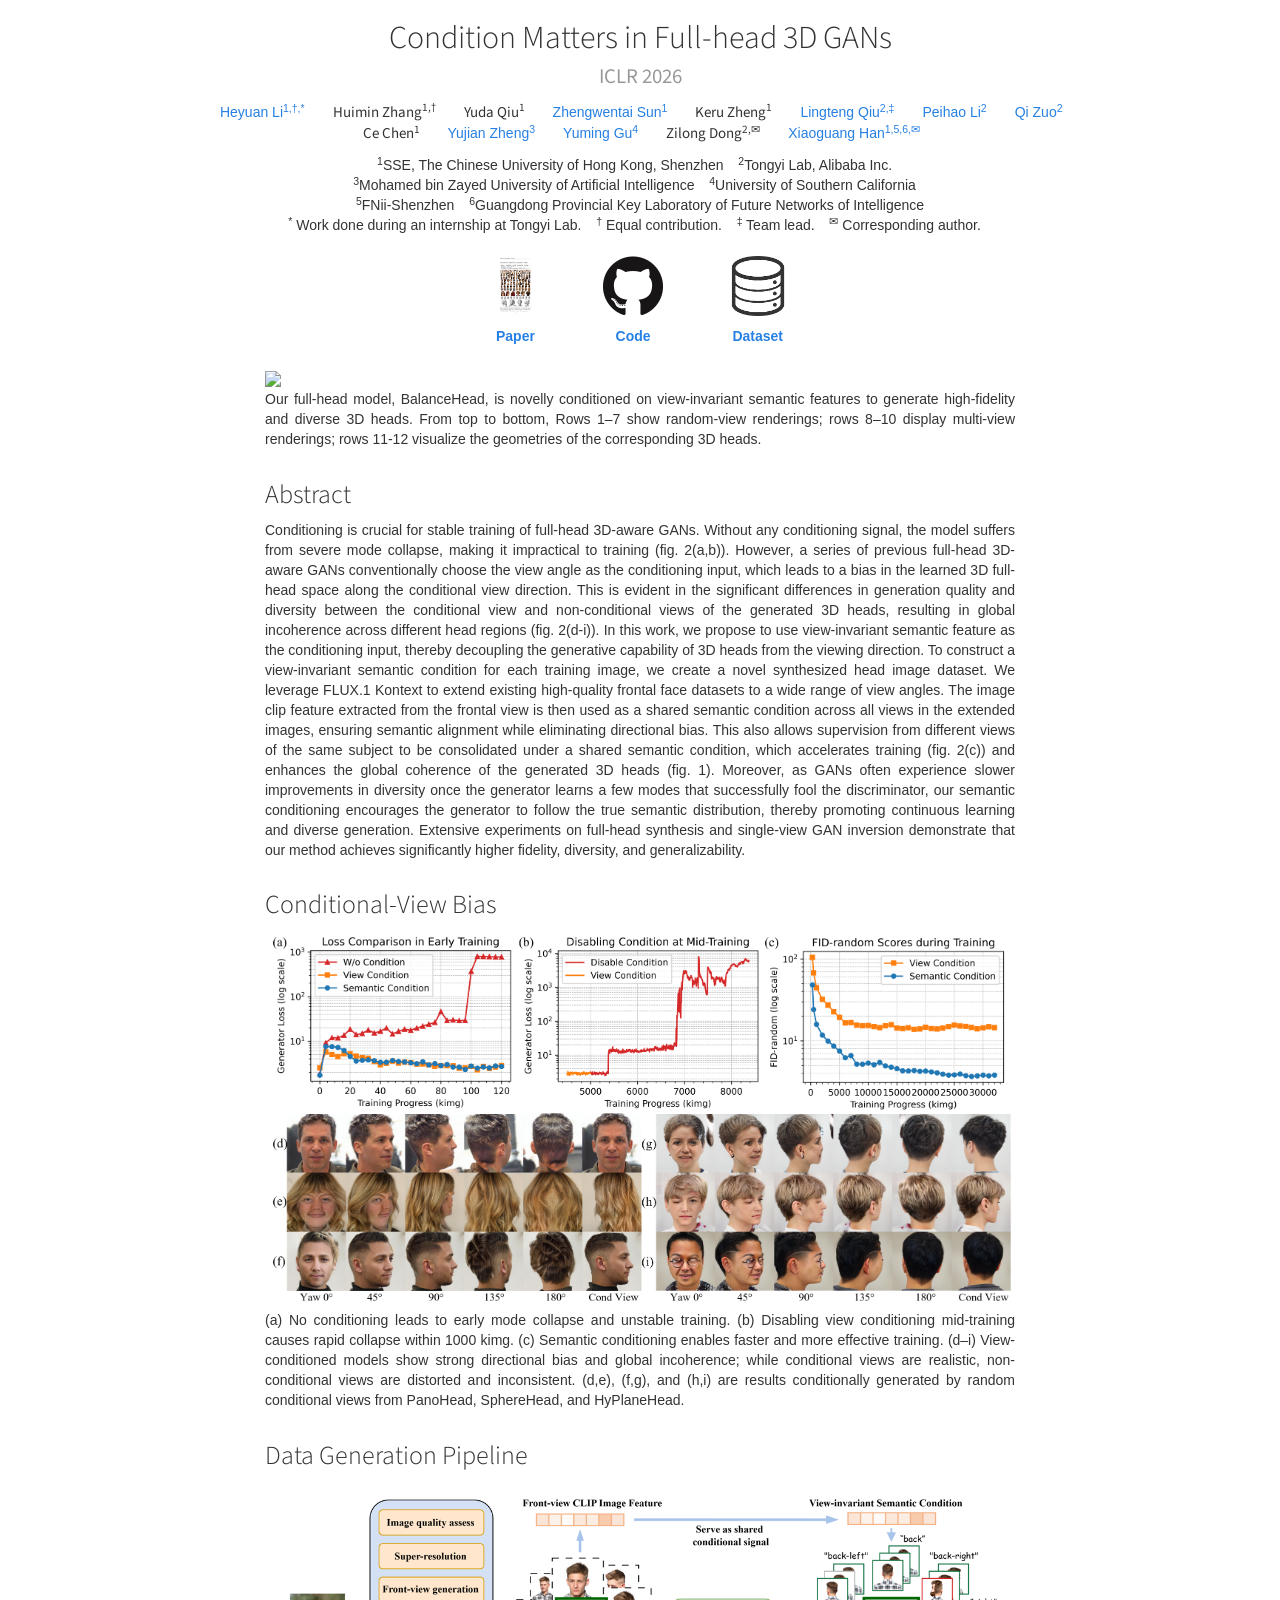
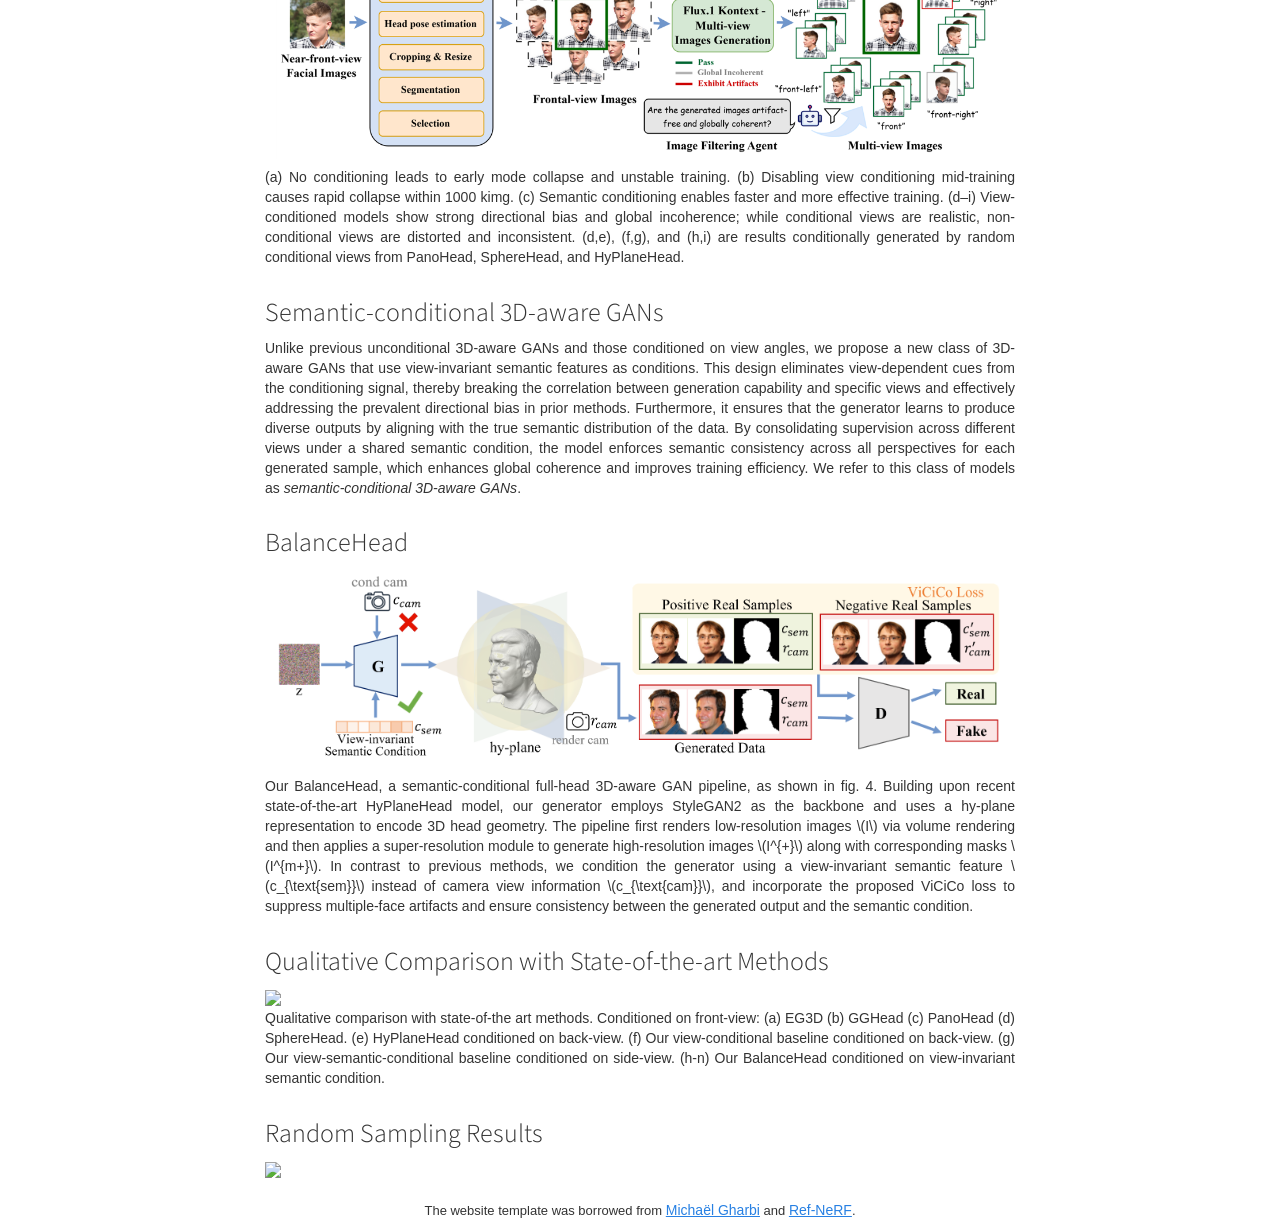
==== balancehead/index.html @ 02c0f18d "add balancehead" ====
<!DOCTYPE html>
<html>

<head lang="en">

    <meta charset="UTF-8">
    <meta http-equiv="x-ua-compatible" content="ie=edge">

    <title>BalanceHead</title>

    <meta name="description" content="">
    <meta name="viewport" content="width=device-width, initial-scale=1">

<!--     <meta property="og:image" content="https://jonbarron.info/zipnerf/img/nottingham.jpg">
    <meta property="og:image:type" content="image/png">
    <meta property="og:image:width" content="1296">
    <meta property="og:image:height" content="840">
    <meta property="og:type" content="website" />
    <meta property="og:url" content="https://lhyfst.github.io/spherehead/"/>
    <meta property="og:title" content="SphereHead: Stable 3D Full-head Synthesis with Spherical Tri-plane Representation" />
    <meta property="og:description" content="/> -->

<!--     <meta name="twitter:card" content="summary_large_image" />
    <meta name="twitter:title" content="/> -->



<link rel="icon" href="data:image/svg+xml,<svg xmlns=%22http://www.w3.org/2000/svg%22 viewBox=%220 0 100 100%22><text y=%22.9em%22 font-size=%2290%22>😜</text></svg>">

    <link rel="stylesheet" href="https://maxcdn.bootstrapcdn.com/bootstrap/3.3.5/css/bootstrap.min.css">
    <link rel="stylesheet" href="https://maxcdn.bootstrapcdn.com/font-awesome/4.4.0/css/font-awesome.min.css">
    <link rel="stylesheet" href="https://cdnjs.cloudflare.com/ajax/libs/codemirror/5.8.0/codemirror.min.css">
    <link rel="stylesheet" href="css/app.css">

    <link rel="stylesheet" href="css/bootstrap.min.css">

    <script src="https://ajax.googleapis.com/ajax/libs/jquery/1.11.3/jquery.min.js"></script>
    <script src="https://maxcdn.bootstrapcdn.com/bootstrap/3.3.5/js/bootstrap.min.js"></script>
    <script src="https://cdnjs.cloudflare.com/ajax/libs/codemirror/5.8.0/codemirror.min.js"></script>
    <script src="https://cdnjs.cloudflare.com/ajax/libs/clipboard.js/1.5.3/clipboard.min.js"></script>
    
    <script src="js/app.js"></script>
    <script src="js/video_comparison.js"></script>

    <!-- <script src="https://cdnjs.cloudflare.com/ajax/libs/mathjax/3.2.0/es5/tex-mml-chtml.js" integrity="sha512-qW6OUtKvIW8gJ5kP9vzh7tV9pDwi6w7q7Df3RsjF8aN5R6jN6pGSLHicO5H9w5NzV3Su0Kzb3+2pXwJiK5m5Pw==" crossorigin="anonymous"></script> -->
    <script src="https://polyfill.io/v3/polyfill.min.js?features=es6"></script>
    <script id="MathJax-script" async
            src="https://cdn.jsdelivr.net/npm/mathjax@3/es5/tex-mml-chtml.js">
    </script>
</head>

<body>
    <div class="container" id="main">
        <div class="row">
            <h2 class="col-md-12 text-center">
                Condition Matters in Full-head 3D GANs</br> 
                <small>
                ICLR 2026 
                </small>
            </h2>
        </div>
        <div class="row">
            <div class="col-md-12 text-center">
                <ul class="list-inline">
                    <li>
                        <a href="https://lhyfst.github.io/">Heyuan Li<sup>1,†,*</sup></a>
                    </li>
                    <li>
                        Huimin Zhang<sup>1,†</sup>
                    </li>
                    <li>
                        Yuda Qiu<sup>1</sup>
                    </li>
                    <li>
                        <a href="https://zhengwt-sun.com/">Zhengwentai Sun<sup>1</sup></a>
                    </li>
                    <li>
                        Keru Zheng<sup>1</sup>
                    </li>
                    <!-- <br> -->
                    <li>
                        <a href="https://lingtengqiu.github.io/">Lingteng Qiu<sup>2,‡</sup></a>
                    </li>
                    <li>
                        <a href="https://liphao99.github.io/">Peihao Li<sup>2</sup></a>
                    </li>
                    <li>
                        <a href="https://hitsz-zuoqi.github.io/">Qi Zuo<sup>2</sup></a>
                    </li>
                    <br>
                    <li>
                        Ce Chen<sup>1</sup>
                    </li>
                    <li>
                        <a href="https://paulyzheng.github.io/about">Yujian Zheng<sup>3</sup></a>
                    </li>
                    <li>
                        <a href="https://freedomgu.github.io/">Yuming Gu<sup>4</sup></a>
                    </li>
                    <li>
                        Zilong Dong<sup>2,✉</sup>
                    </li>
                    <li>
                        <a href="https://gaplab.cuhk.edu.cn/pages/people">Xiaoguang Han<sup>1,5,6,✉</sup></a>
                    </li>
                </ul>
                <p>
                    <sup>1</sup>SSE, The Chinese University of Hong Kong, Shenzhen &ensp;
                    <sup>2</sup>Tongyi Lab, Alibaba Inc. &ensp;
                    <br>
                    <sup>3</sup>Mohamed bin Zayed University of Artificial Intelligence &ensp;
                    <sup>4</sup>University of Southern California &ensp;
                    <br>
                    <sup>5</sup>FNii-Shenzhen &ensp;
                    <sup>6</sup>Guangdong Provincial Key Laboratory of Future Networks of Intelligence
                    <br>
                    <sup>*</sup> Work done during an internship at Tongyi Lab. &ensp;
                    <!-- <br> -->
                    <sup>†</sup> Equal contribution. &ensp;
                    <sup>‡</sup> Team lead. &ensp;
                    <sup>✉</sup> Corresponding author. &ensp;

                </p>
            </div>
        </div>







        <div class="row">
                <div class="col-md-4 col-md-offset-4 text-center">
                    <ul class="nav nav-pills nav-justified">
                        <li>
                            <a href="https://arxiv.org/abs/2509.16748">
                            <image src="img/balancehead_paper_image.png" height="60px">
                                <h4><strong>Paper</strong></h4>
                            </a>
                        </li>
                        <!-- <li>
                            <a href="">
                            <image src="img/youtube_icon.png" height="60px">
                                <h4><strong>Video</strong></h4>
                            </a>
                        </li> -->
                        <li>
                            <a href="https://github.com/lhyfst/BalanceHead">
                            <image src="img/github_icon.png" height="60px">
                                <h4><strong>Code</strong></h4>
                            </a>
                        </li>
                        <li>
                            <a href="">
                            <image src="img/data_icon.png" height="60px">
                                <h4><strong>Dataset</strong></h4>
                            </a>
                        </li>
                    </ul>
                </div>
        </div>



        <!-- <div class="row">
            <div class="col-md-8 col-md-offset-2">
                <video id="v0" width="100%" autoplay loop muted controls>
                  <source src="img/SuppVideo_compressed_Trim.mp4" type="video/mp4" />
                </video>
						</div>
        </div> -->


        <div class="row">
            <div class="col-md-8 col-md-offset-2">
                <!-- <h3>
                    Random Sampling
                </h3> -->
                <image src="img/fig1_teaser_v8.png" width="100%">

                <p class="text-justify">
        Our full-head model, BalanceHead, is novelly conditioned on view-invariant semantic features to generate high-fidelity and diverse 3D heads. 
        From top to bottom, 
        Rows 1–7 show random-view renderings; 
        rows 8–10 display multi-view renderings; 
        rows 11-12 visualize the geometries of the corresponding 3D heads.
                </p>
            </div>
        </div>


        <div class="row">
            <div class="col-md-8 col-md-offset-2">
                <h3>
                    Abstract
                </h3>
                <p class="text-justify">
Conditioning is crucial for stable training of full-head 3D-aware GANs. Without any conditioning signal, the model suffers from severe mode collapse, making it impractical to training (fig. 2(a,b)).
However, a series of previous full-head 3D-aware GANs conventionally choose the view angle as the conditioning input, which leads to a bias in the learned 3D full-head space along the conditional view direction.
This is evident in the significant differences in generation quality and diversity between the conditional view and non-conditional views of the generated 3D heads, resulting in global incoherence across different head regions (fig. 2(d-i)).
In this work, we propose to use view-invariant semantic feature as the conditioning input, thereby decoupling the generative capability of 3D heads from the viewing direction. To construct a view-invariant semantic condition for each training image, we create a novel synthesized head image dataset. 
We leverage FLUX.1 Kontext to extend existing high-quality frontal face datasets to a wide range of view angles. The image clip feature extracted from the frontal view is then used as a shared semantic condition across all views in the extended images, ensuring semantic alignment while eliminating directional bias.
This also allows supervision from different views of the same subject to be consolidated under a shared semantic condition, which accelerates training (fig. 2(c)) and enhances the global coherence of the generated 3D heads (fig. 1).
Moreover, as GANs often experience slower improvements in diversity once the generator learns a few modes that successfully fool the discriminator, our semantic conditioning encourages the generator to follow the true semantic distribution, thereby promoting continuous learning and diverse generation.
Extensive experiments on full-head synthesis and single-view GAN inversion demonstrate that our method achieves significantly higher fidelity, diversity, and generalizability.
                </p>
            </div>
        </div>


        <!-- <div class="row">
            <div class="col-md-8 col-md-offset-2">
                <h3>
                    Video
                </h3>
                <div class="text-center">
                    <div style="position:relative;padding-top:56.25%;">
                        <iframe src="https://youtube.com/embed/tNcI-1Y9FW8" allowfullscreen style="position:absolute;top:0;left:0;width:100%;height:100%;"></iframe>
                    </div>
                </div>
            </div>
        </div>
<br> -->




        <div class="row">
            <div class="col-md-8 col-md-offset-2">
                <h3>
                    Conditional-View Bias
                </h3>
                <center><image src="img/fig2_intro_v5.png" width="100%"></center>
                <p class="text-justify">
        (a) No conditioning leads to early mode collapse and unstable training.
        (b) Disabling view conditioning mid-training causes rapid collapse within 1000 kimg.
        (c) Semantic conditioning enables faster and more effective training.
        (d–i) View-conditioned models show strong directional bias and global incoherence; while conditional views are realistic, non-conditional views are distorted and inconsistent. (d,e), (f,g), and (h,i) are results conditionally generated by random conditional views from PanoHead, SphereHead, and HyPlaneHead.
                </p>
            </div>
        </div>


        <div class="row">
            <div class="col-md-8 col-md-offset-2">
                <h3>
                    Data Generation Pipeline
                </h3>
                <center><image src="img/fig3_data_pipeline_v5.png" width="100%"></center>
                <p class="text-justify">
        (a) No conditioning leads to early mode collapse and unstable training.
        (b) Disabling view conditioning mid-training causes rapid collapse within 1000 kimg.
        (c) Semantic conditioning enables faster and more effective training.
        (d–i) View-conditioned models show strong directional bias and global incoherence; while conditional views are realistic, non-conditional views are distorted and inconsistent. (d,e), (f,g), and (h,i) are results conditionally generated by random conditional views from PanoHead, SphereHead, and HyPlaneHead.
                </p>
            </div>
        </div>



        <div class="row">
            <div class="col-md-8 col-md-offset-2">
                <h3>
                    Semantic-conditional 3D-aware GANs
                </h3>

                <p class="text-justify">
Unlike previous unconditional 3D-aware GANs and those conditioned on view angles, we propose a new class of 3D-aware GANs that use view-invariant semantic features as conditions. 
This design eliminates view-dependent cues from the conditioning signal, thereby breaking the correlation between generation capability and specific views and effectively addressing the prevalent directional bias in prior methods. Furthermore, it ensures that the generator learns to produce diverse outputs by aligning with the true semantic distribution of the data. By consolidating supervision across different views under a shared semantic condition, the model enforces semantic consistency across all perspectives for each generated sample, which enhances global coherence and improves training efficiency.
We refer to this class of models as <i>semantic-conditional 3D-aware GANs</i>.</p>
            </div>
        </div>



        <div class="row">
            <div class="col-md-8 col-md-offset-2">
                <h3>
                    BalanceHead
                </h3>
                <image src="img/fig4_method_pipeline_v2.png" width="100%">

                <p class="text-justify">
<p class="text-justify">
Our BalanceHead, a semantic-conditional full-head 3D-aware GAN pipeline, as shown in fig. 4. 
Building upon recent state-of-the-art HyPlaneHead model, our generator employs StyleGAN2 as the backbone and uses a hy-plane representation to encode 3D head geometry. 
The pipeline first renders low-resolution images \(I\) via volume rendering and then applies a super-resolution module to generate high-resolution images \(I^{+}\) along with corresponding masks \(I^{m+}\). 
In contrast to previous methods, we condition the generator using a view-invariant semantic feature \(c_{\text{sem}}\) instead of camera view information \(c_{\text{cam}}\), and incorporate the proposed ViCiCo loss to suppress multiple-face artifacts and ensure consistency between the generated output and the semantic condition.
</p>
            </div>
        </div>


        <div class="row">
            <div class="col-md-8 col-md-offset-2">
                <h3>
                    Qualitative Comparison with State-of-the-art Methods
                </h3>
                <image src="img/fig5_sample_v3.png" width="100%">

                <p class="text-justify">
        Qualitative comparison with state-of-the art methods.
        Conditioned on front-view: (a) EG3D (b) GGHead (c) PanoHead (d) SphereHead.
        (e) HyPlaneHead conditioned on back-view. (f) Our view-conditional baseline conditioned on back-view.
        (g) Our view-semantic-conditional baseline conditioned on side-view.
        (h-n) Our BalanceHead conditioned on view-invariant semantic condition.
        </p>
            </div>
        </div>


        <!-- <div class="row">
            <div class="col-md-8 col-md-offset-2">
                <h3>
                    Single-View GAN Inversion
                </h3>
                <image src="img/fig6_pti_v5.png" width="100%">

            </div>
        </div> -->


        <div class="row">
            <div class="col-md-8 col-md-offset-2">
                <h3>
                    Random Sampling Results
                </h3>
                <image src="img/supp_multiview_sample_v1.png" width="100%">

            </div>
        </div>

        <!-- <div class="row">
            <div class="col-md-8 col-md-offset-2">
                <h3>
                    Comparison of Single-view Image Inversion
                </h3>
                <center><image src="img/supp_pti1.png" width="100%"></center>

                    <p class="text-justify">
                        Left column (1-16): results of PanoHead. Right column (17-32): results of our SphereHead.
                    </p>
            </div>
        </div>

        <div class="row">
            <div class="col-md-8 col-md-offset-2">
                <h3>
                    Random Sampling Comparison
                </h3>
                <center><image src="img/supp_sample1.png" width="100%"></center>

                    <p class="text-justify">
                        The monocular images on the left are target images from FFHQ dataset. The upper and lower rows on the right portray are the results from PanoHead and our SphereHead model, respectively.
                    </p>

            </div>
        </div> -->

        <!-- <div class="row">
            <div class="col-md-8 col-md-offset-2">
                <h3>
                    Citation
                </h3>
                <div class="form-group col-md-10 col-md-offset-1">
                    <textarea id="bibtex" class="form-control" readonly>
@misc{li2025hyplaneheadrethinkingtriplanelikerepresentations,
      title={HyPlaneHead: Rethinking Tri-plane-like Representations in Full-Head Image Synthesis}, 
      author={Heyuan Li and Kenkun Liu and Lingteng Qiu and Qi Zuo and Keru Zheng and Zilong Dong and Xiaoguang Han},
      year={2025},
      eprint={2509.16748},
      archivePrefix={arXiv},
      primaryClass={cs.CV},
      url={https://arxiv.org/abs/2509.16748}, 
}
                    </textarea>
                </div>
            </div>
        </div> -->


        <table style="width:100%;border:0px;border-spacing:0px;border-collapse:separate;margin-right:auto;margin-left:auto;"><tbody>
          <tr>
            <td style="padding:0px">
              <br>
              <p style="text-align:center;font-size:small;">
                The website template was borrowed from <a href="http://mgharbi.com/">Michaël Gharbi</a> and <a href="https://dorverbin.github.io/refnerf">Ref-NeRF</a>.
              </p>
            </td>
          </tr>
        </tbody></table>

    </div>
</body>
</html>
---- balancehead/css/app.css ----
/* latin-ext */
@font-face {
  font-family: 'Lato';
  font-style: italic;
  font-weight: 400;
  src: local('Lato Italic'), local('Lato-Italic'), url(https://fonts.gstatic.com/s/lato/v15/S6u8w4BMUTPHjxsAUi-qNiXg7eU0.woff2) format('woff2');
  unicode-range: U+0100-024F, U+0259, U+1E00-1EFF, U+2020, U+20A0-20AB, U+20AD-20CF, U+2113, U+2C60-2C7F, U+A720-A7FF;
}
/* latin */
@font-face {
  font-family: 'Lato';
  font-style: italic;
  font-weight: 400;
  src: local('Lato Italic'), local('Lato-Italic'), url(https://fonts.gstatic.com/s/lato/v15/S6u8w4BMUTPHjxsAXC-qNiXg7Q.woff2) format('woff2');
  unicode-range: U+0000-00FF, U+0131, U+0152-0153, U+02BB-02BC, U+02C6, U+02DA, U+02DC, U+2000-206F, U+2074, U+20AC, U+2122, U+2191, U+2193, U+2212, U+2215, U+FEFF, U+FFFD;
}
/* latin-ext */
@font-face {
  font-family: 'Lato';
  font-style: italic;
  font-weight: 700;
  src: local('Lato Bold Italic'), local('Lato-BoldItalic'), url(https://fonts.gstatic.com/s/lato/v15/S6u_w4BMUTPHjxsI5wq_FQftx9897sxZ.woff2) format('woff2');
  unicode-range: U+0100-024F, U+0259, U+1E00-1EFF, U+2020, U+20A0-20AB, U+20AD-20CF, U+2113, U+2C60-2C7F, U+A720-A7FF;
}
/* latin */
@font-face {
  font-family: 'Lato';
  font-style: italic;
  font-weight: 700;
  src: local('Lato Bold Italic'), local('Lato-BoldItalic'), url(https://fonts.gstatic.com/s/lato/v15/S6u_w4BMUTPHjxsI5wq_Gwftx9897g.woff2) format('woff2');
  unicode-range: U+0000-00FF, U+0131, U+0152-0153, U+02BB-02BC, U+02C6, U+02DA, U+02DC, U+2000-206F, U+2074, U+20AC, U+2122, U+2191, U+2193, U+2212, U+2215, U+FEFF, U+FFFD;
}
/* latin-ext */
@font-face {
  font-family: 'Lato';
  font-style: normal;
  font-weight: 400;
  src: local('Lato Regular'), local('Lato-Regular'), url(https://fonts.gstatic.com/s/lato/v15/S6uyw4BMUTPHjxAwXiWtFCfQ7A.woff2) format('woff2');
  unicode-range: U+0100-024F, U+0259, U+1E00-1EFF, U+2020, U+20A0-20AB, U+20AD-20CF, U+2113, U+2C60-2C7F, U+A720-A7FF;
}
/* latin */
@font-face {
  font-family: 'Lato';
  font-style: normal;
  font-weight: 400;
  src: local('Lato Regular'), local('Lato-Regular'), url(https://fonts.gstatic.com/s/lato/v15/S6uyw4BMUTPHjx4wXiWtFCc.woff2) format('woff2');
  unicode-range: U+0000-00FF, U+0131, U+0152-0153, U+02BB-02BC, U+02C6, U+02DA, U+02DC, U+2000-206F, U+2074, U+20AC, U+2122, U+2191, U+2193, U+2212, U+2215, U+FEFF, U+FFFD;
}
/* latin-ext */
@font-face {
  font-family: 'Lato';
  font-style: normal;
  font-weight: 700;
  src: local('Lato Bold'), local('Lato-Bold'), url(https://fonts.gstatic.com/s/lato/v15/S6u9w4BMUTPHh6UVSwaPGQ3q5d0N7w.woff2) format('woff2');
  unicode-range: U+0100-024F, U+0259, U+1E00-1EFF, U+2020, U+20A0-20AB, U+20AD-20CF, U+2113, U+2C60-2C7F, U+A720-A7FF;
}
/* latin */
@font-face {
  font-family: 'Lato';
  font-style: normal;
  font-weight: 700;
  src: local('Lato Bold'), local('Lato-Bold'), url(https://fonts.gstatic.com/s/lato/v15/S6u9w4BMUTPHh6UVSwiPGQ3q5d0.woff2) format('woff2');
  unicode-range: U+0000-00FF, U+0131, U+0152-0153, U+02BB-02BC, U+02C6, U+02DA, U+02DC, U+2000-206F, U+2074, U+20AC, U+2122, U+2191, U+2193, U+2212, U+2215, U+FEFF, U+FFFD;
}

a {
  color: #1772d0;
  text-decoration: none;
}

a:focus,
a:hover {
  color: #f09228;
  text-decoration: none;
}

body,
td,
th,
tr,
p,
a {
  font-family: 'Lato', Verdana, Helvetica, sans-serif;
  font-size: 14px
}

strong {
  font-family: 'Lato', Verdana, Helvetica, sans-serif;
  font-size: 14px;
}

heading {
  font-family: 'Lato', Verdana, Helvetica, sans-serif;
  font-size: 22px;
}

papertitle {
  font-family: 'Lato', Verdana, Helvetica, sans-serif;
  font-size: 14px;
  font-weight: 700
}

name {
  font-family: 'Lato', Verdana, Helvetica, sans-serif;
  font-size: 32px;
}

.one {
  width: 160px;
  height: 160px;
  position: relative;
}

.two {
  width: 160px;
  height: 160px;
  position: absolute;
  transition: opacity .2s ease-in-out;
  -moz-transition: opacity .2s ease-in-out;
  -webkit-transition: opacity .2s ease-in-out;
}

.fade {
  transition: opacity .2s ease-in-out;
  -moz-transition: opacity .2s ease-in-out;
  -webkit-transition: opacity .2s ease-in-out;
}

span.highlight {
  background-color: #ffffd0;
}

.CodeMirror {
    font-size: .8em;
    height: auto;
}

.CodeMirror-scroll {
    overflow-y: hidden;
    overflow-x: auto;
}

#header_img {
    margin-top: 2em;
    margin-bottom: 1em;
}

.list-inline {
	list-style: none;
	margin-left: -0.5em;
	margin-right: -0.5em;
	padding-left: 0;
}

.list-inline > li {
	display: inline-block;
	margin-left: 0.5em;
	margin-right: 0.5em;
}
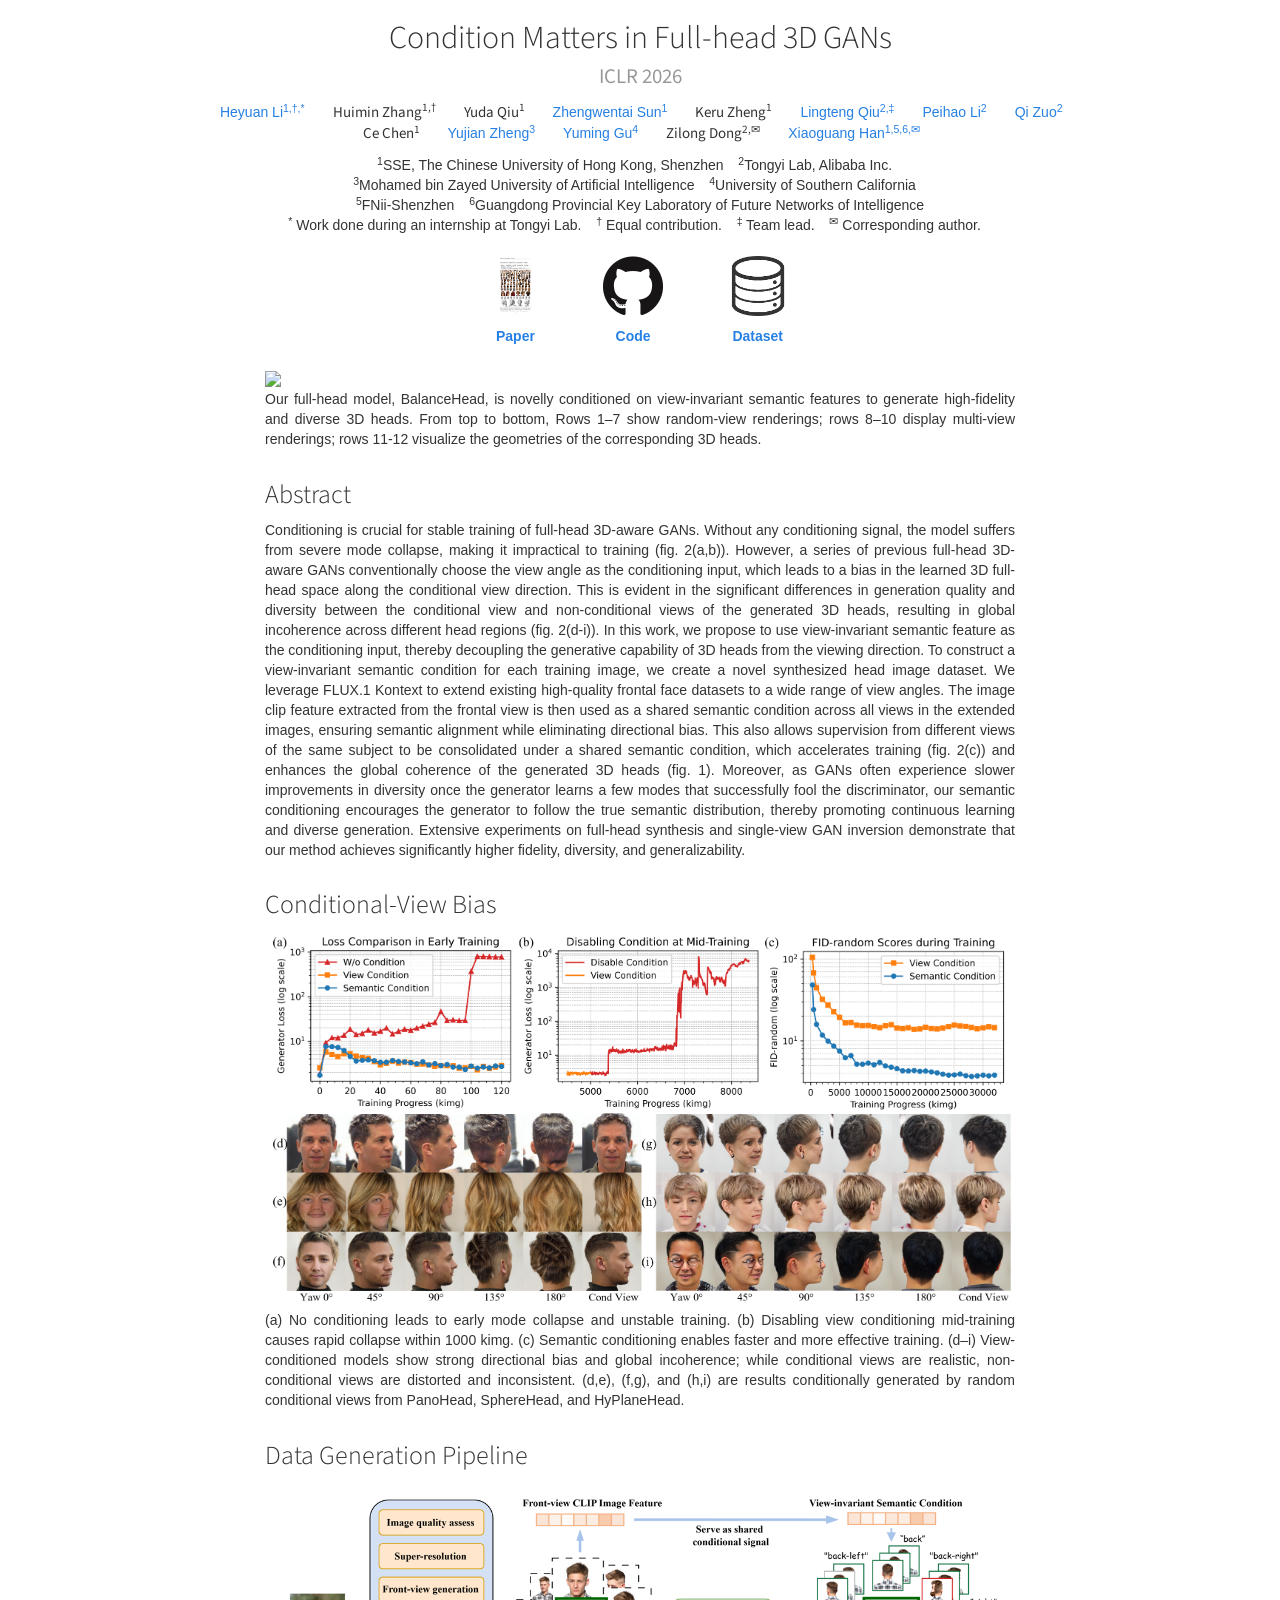
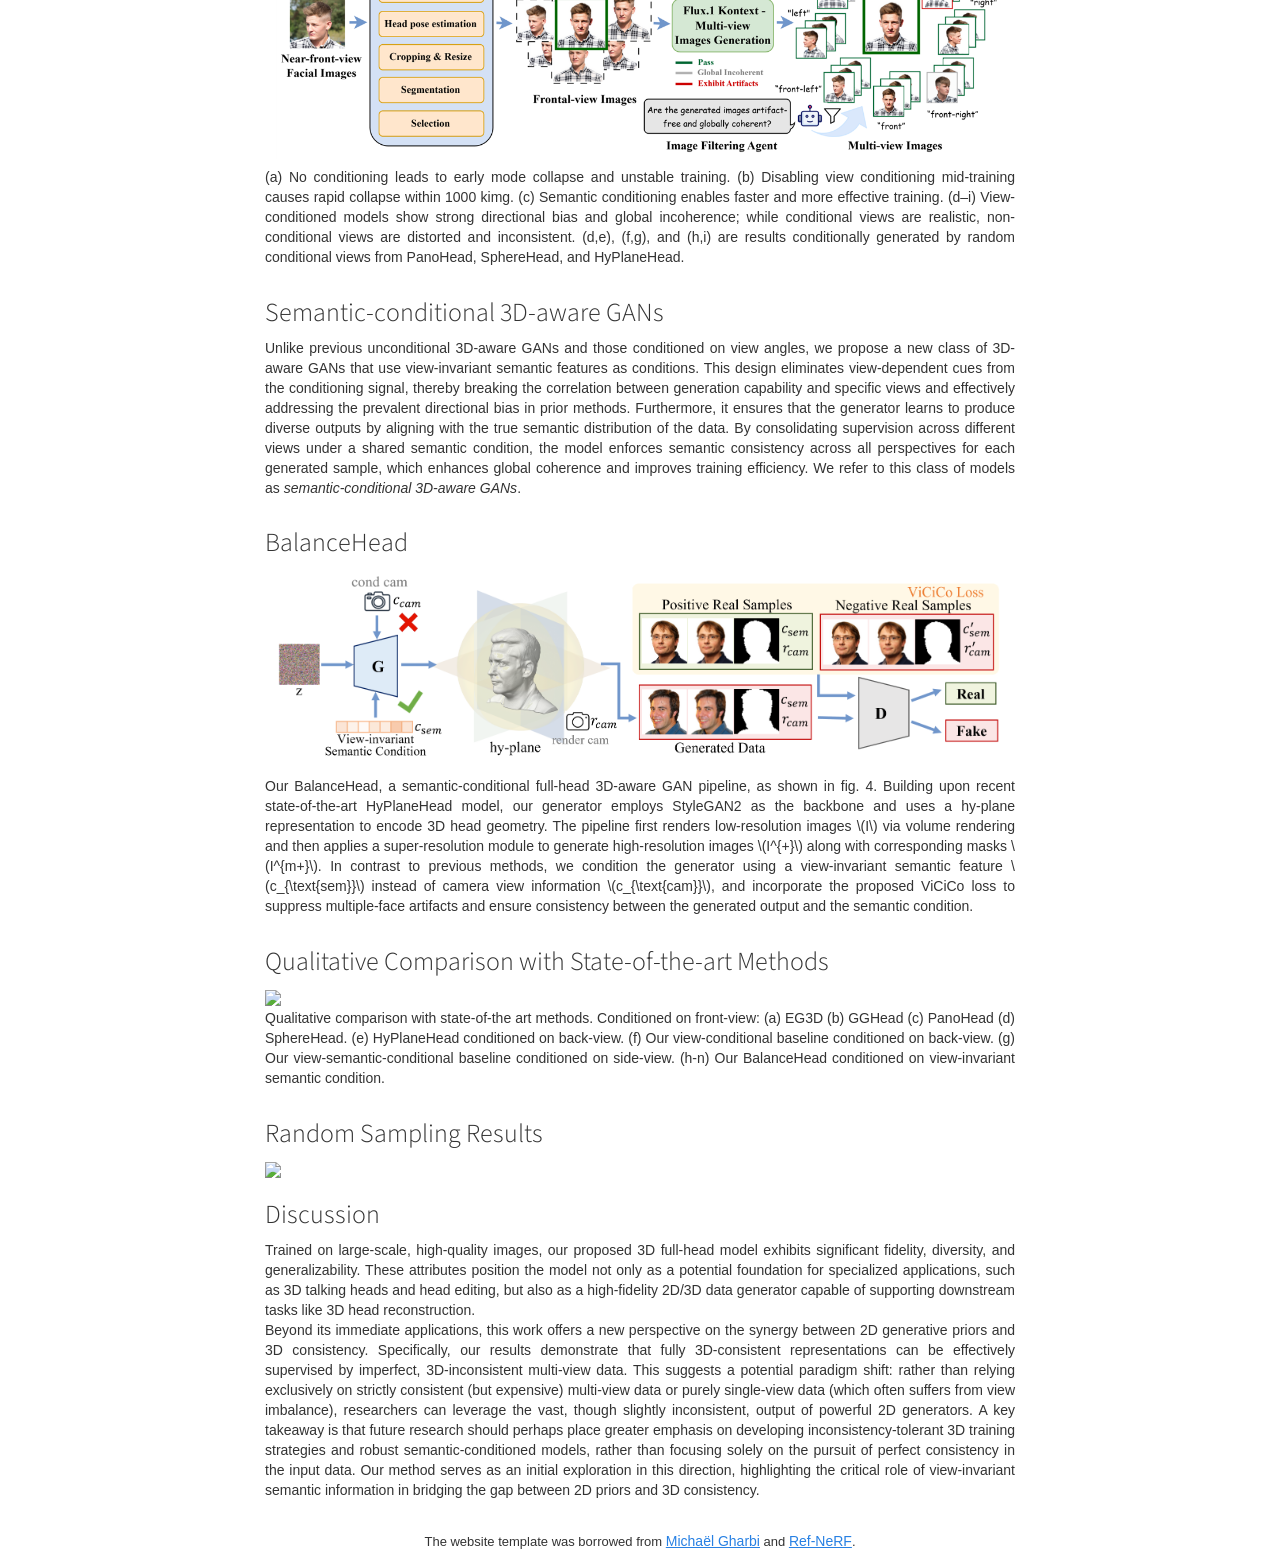
==== commit 94b0aaf3: "add balancehead more info" ====
--- a/balancehead/index.html
+++ b/balancehead/index.html
@@ -332,32 +332,20 @@
             </div>
         </div>
 
-        <!-- <div class="row">
-            <div class="col-md-8 col-md-offset-2">
-                <h3>
-                    Comparison of Single-view Image Inversion
-                </h3>
-                <center><image src="img/supp_pti1.png" width="100%"></center>
+        <div class="row">
+            <div class="col-md-8 col-md-offset-2">
+                <h3>
+                    Discussion
+                </h3>
+                <!-- <center><image src="img/supp_pti1.png" width="100%"></center> -->
 
                     <p class="text-justify">
-                        Left column (1-16): results of PanoHead. Right column (17-32): results of our SphereHead.
+Trained on large-scale, high-quality images, our proposed 3D full-head model exhibits significant fidelity, diversity, and generalizability.  These attributes position the model not only as a potential foundation for specialized applications, such as 3D talking heads and head editing, but also as a high-fidelity 2D/3D data generator capable of supporting downstream tasks like 3D head reconstruction. 
+<br>
+Beyond its immediate applications, this work offers a new perspective on the synergy between 2D generative priors and 3D consistency. Specifically, our results demonstrate that fully 3D-consistent representations can be effectively supervised by imperfect, 3D-inconsistent multi-view data. This suggests a potential paradigm shift: rather than relying exclusively on strictly consistent (but expensive) multi-view data or purely single-view data (which often suffers from view imbalance), researchers can leverage the vast, though slightly inconsistent, output of powerful 2D generators. A key takeaway is that future research should perhaps place greater emphasis on developing inconsistency-tolerant 3D training strategies and robust semantic-conditioned models, rather than focusing solely on the pursuit of perfect consistency in the input data. Our method serves as an initial exploration in this direction, highlighting the critical role of view-invariant semantic information in bridging the gap between 2D priors and 3D consistency.
                     </p>
             </div>
         </div>
-
-        <div class="row">
-            <div class="col-md-8 col-md-offset-2">
-                <h3>
-                    Random Sampling Comparison
-                </h3>
-                <center><image src="img/supp_sample1.png" width="100%"></center>
-
-                    <p class="text-justify">
-                        The monocular images on the left are target images from FFHQ dataset. The upper and lower rows on the right portray are the results from PanoHead and our SphereHead model, respectively.
-                    </p>
-
-            </div>
-        </div> -->
 
         <!-- <div class="row">
             <div class="col-md-8 col-md-offset-2">
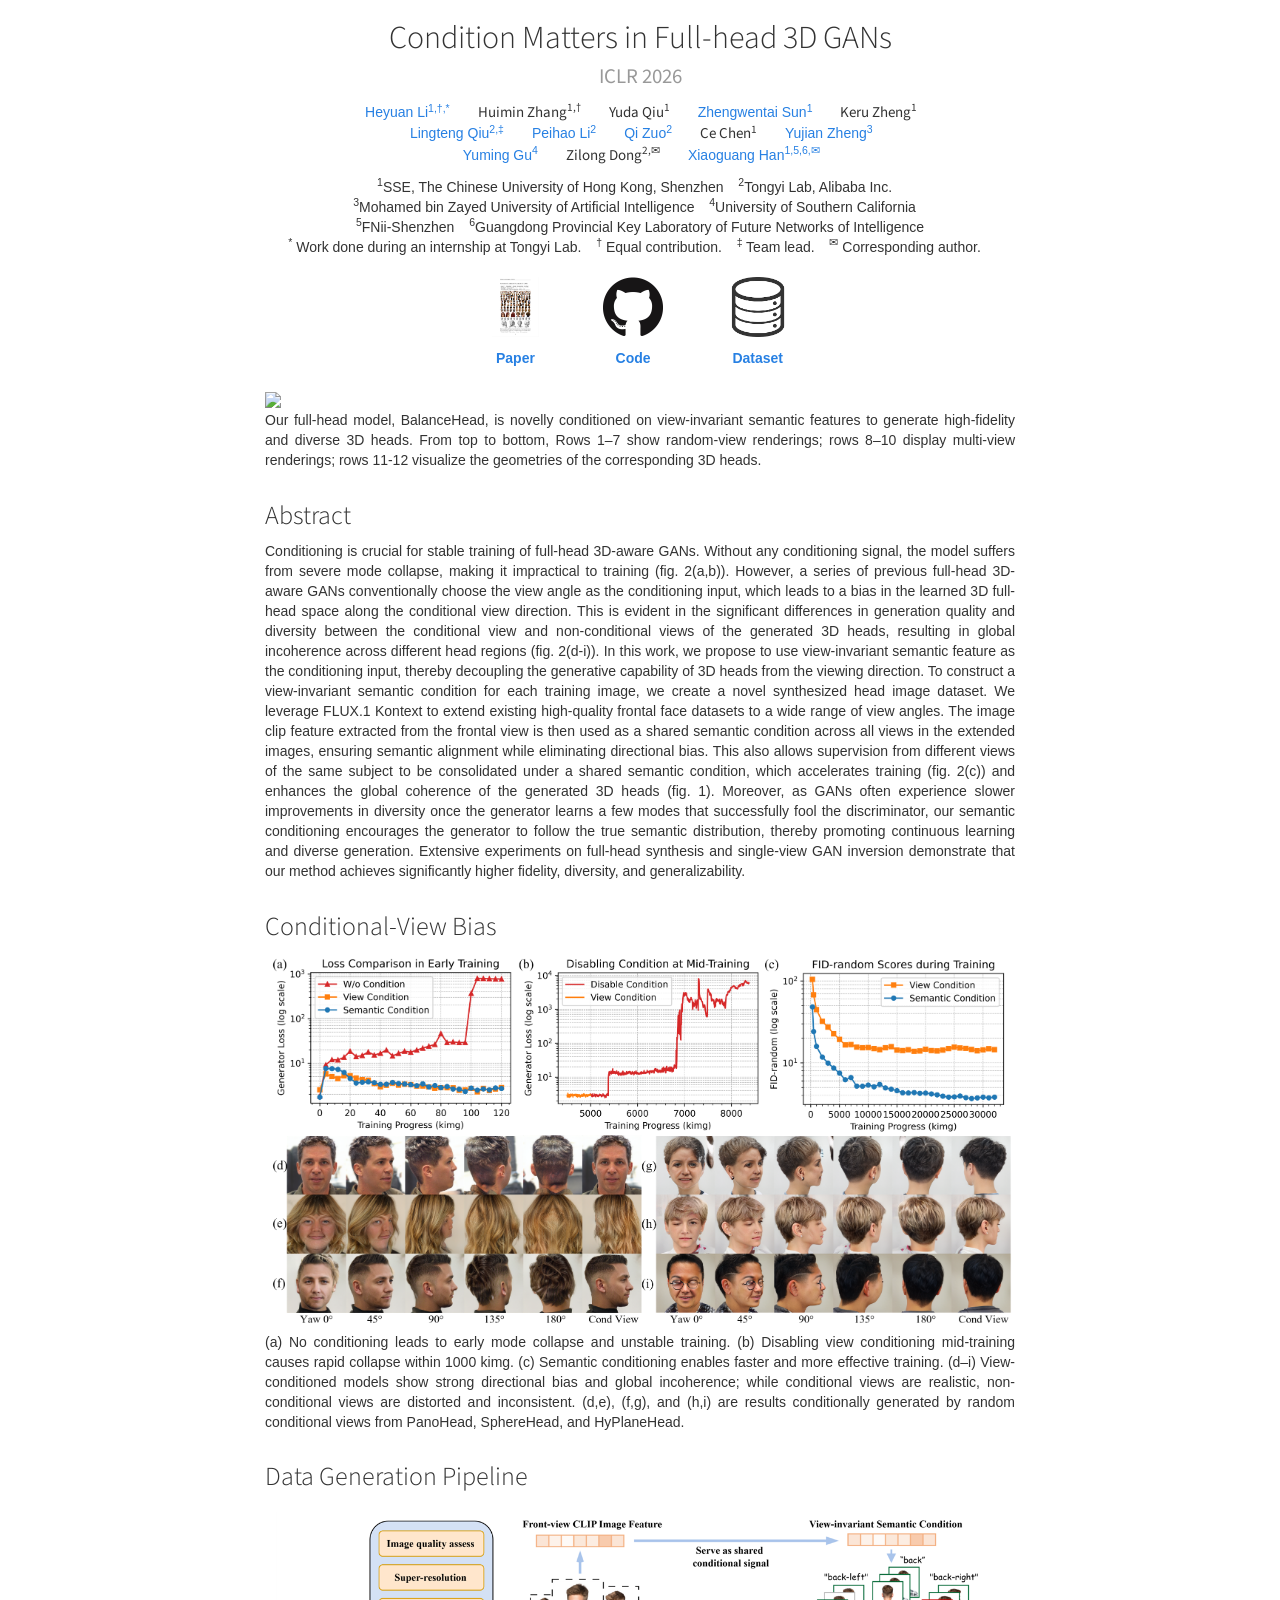
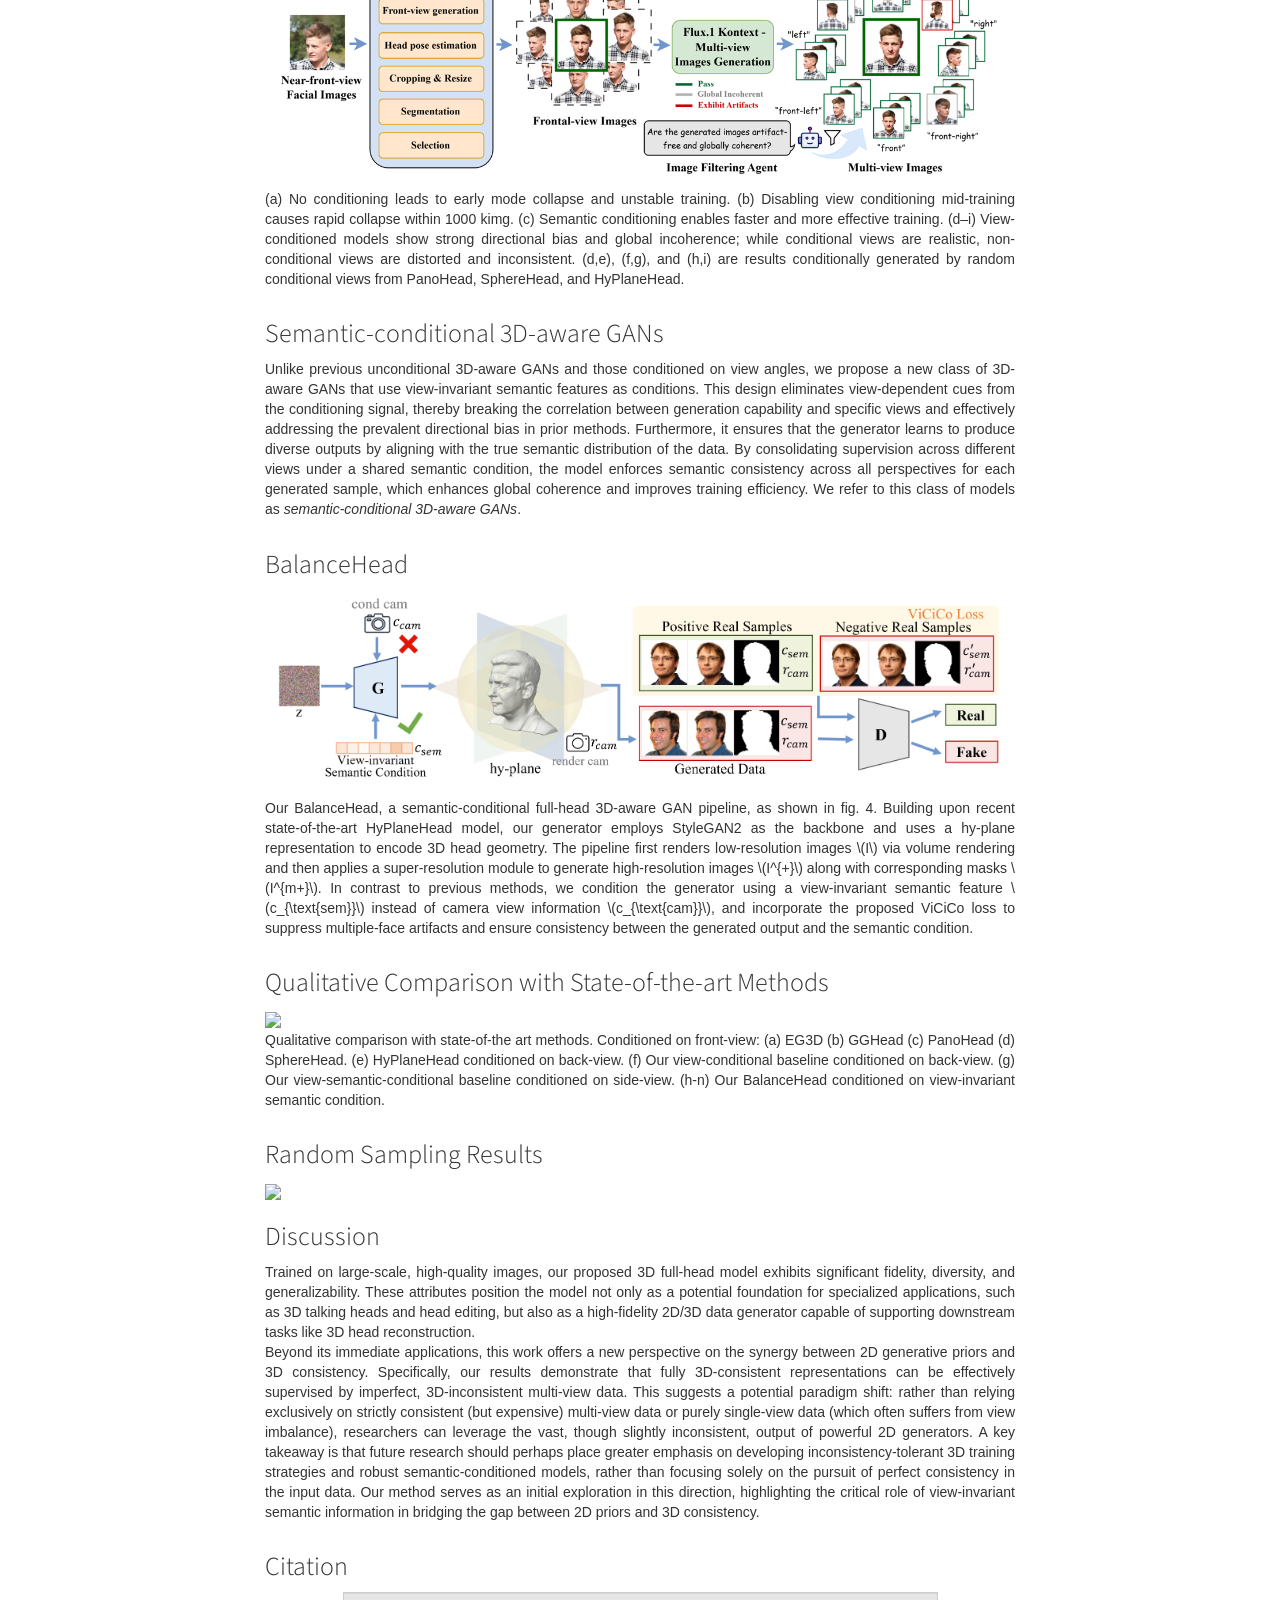
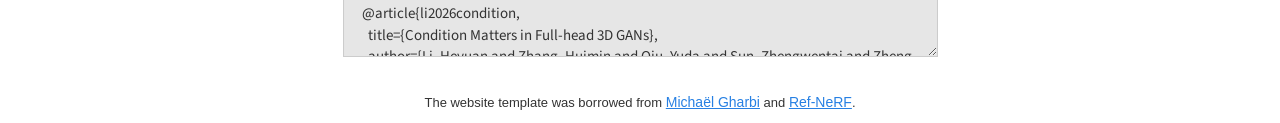
==== commit 2d8661dc: "add arxiv citation" ====
--- a/balancehead/index.html
+++ b/balancehead/index.html
@@ -78,23 +78,24 @@
                     <li>
                         Keru Zheng<sup>1</sup>
                     </li>
+                    <br>
+                    <li>
+                        <a href="https://lingtengqiu.github.io/">Lingteng Qiu<sup>2,‡</sup></a>
+                    </li>
+                    <li>
+                        <a href="https://liphao99.github.io/">Peihao Li<sup>2</sup></a>
+                    </li>
+                    <li>
+                        <a href="https://hitsz-zuoqi.github.io/">Qi Zuo<sup>2</sup></a>
+                    </li>
                     <!-- <br> -->
                     <li>
-                        <a href="https://lingtengqiu.github.io/">Lingteng Qiu<sup>2,‡</sup></a>
-                    </li>
-                    <li>
-                        <a href="https://liphao99.github.io/">Peihao Li<sup>2</sup></a>
-                    </li>
-                    <li>
-                        <a href="https://hitsz-zuoqi.github.io/">Qi Zuo<sup>2</sup></a>
-                    </li>
-                    <br>
-                    <li>
                         Ce Chen<sup>1</sup>
                     </li>
                     <li>
                         <a href="https://paulyzheng.github.io/about">Yujian Zheng<sup>3</sup></a>
                     </li>
+                    <br>
                     <li>
                         <a href="https://freedomgu.github.io/">Yuming Gu<sup>4</sup></a>
                     </li>
@@ -135,7 +136,7 @@
                 <div class="col-md-4 col-md-offset-4 text-center">
                     <ul class="nav nav-pills nav-justified">
                         <li>
-                            <a href="https://arxiv.org/abs/2509.16748">
+                            <a href="https://arxiv.org/abs/2602.07198">
                             <image src="img/balancehead_paper_image.png" height="60px">
                                 <h4><strong>Paper</strong></h4>
                             </a>
@@ -347,26 +348,23 @@
             </div>
         </div>
 
-        <!-- <div class="row">
+        <div class="row">
             <div class="col-md-8 col-md-offset-2">
                 <h3>
                     Citation
                 </h3>
                 <div class="form-group col-md-10 col-md-offset-1">
                     <textarea id="bibtex" class="form-control" readonly>
-@misc{li2025hyplaneheadrethinkingtriplanelikerepresentations,
-      title={HyPlaneHead: Rethinking Tri-plane-like Representations in Full-Head Image Synthesis}, 
-      author={Heyuan Li and Kenkun Liu and Lingteng Qiu and Qi Zuo and Keru Zheng and Zilong Dong and Xiaoguang Han},
-      year={2025},
-      eprint={2509.16748},
-      archivePrefix={arXiv},
-      primaryClass={cs.CV},
-      url={https://arxiv.org/abs/2509.16748}, 
+@article{li2026condition,
+  title={Condition Matters in Full-head 3D GANs},
+  author={Li, Heyuan and Zhang, Huimin and Qiu, Yuda and Sun, Zhengwentai and Zheng, Keru and Qiu, Lingteng and Li, Peihao and Zuo, Qi and Chen, Ce and Zheng, Yujian and others},
+  journal={arXiv preprint arXiv:2602.07198},
+  year={2026}
 }
                     </textarea>
                 </div>
             </div>
-        </div> -->
+        </div>
 
 
         <table style="width:100%;border:0px;border-spacing:0px;border-collapse:separate;margin-right:auto;margin-left:auto;"><tbody>
